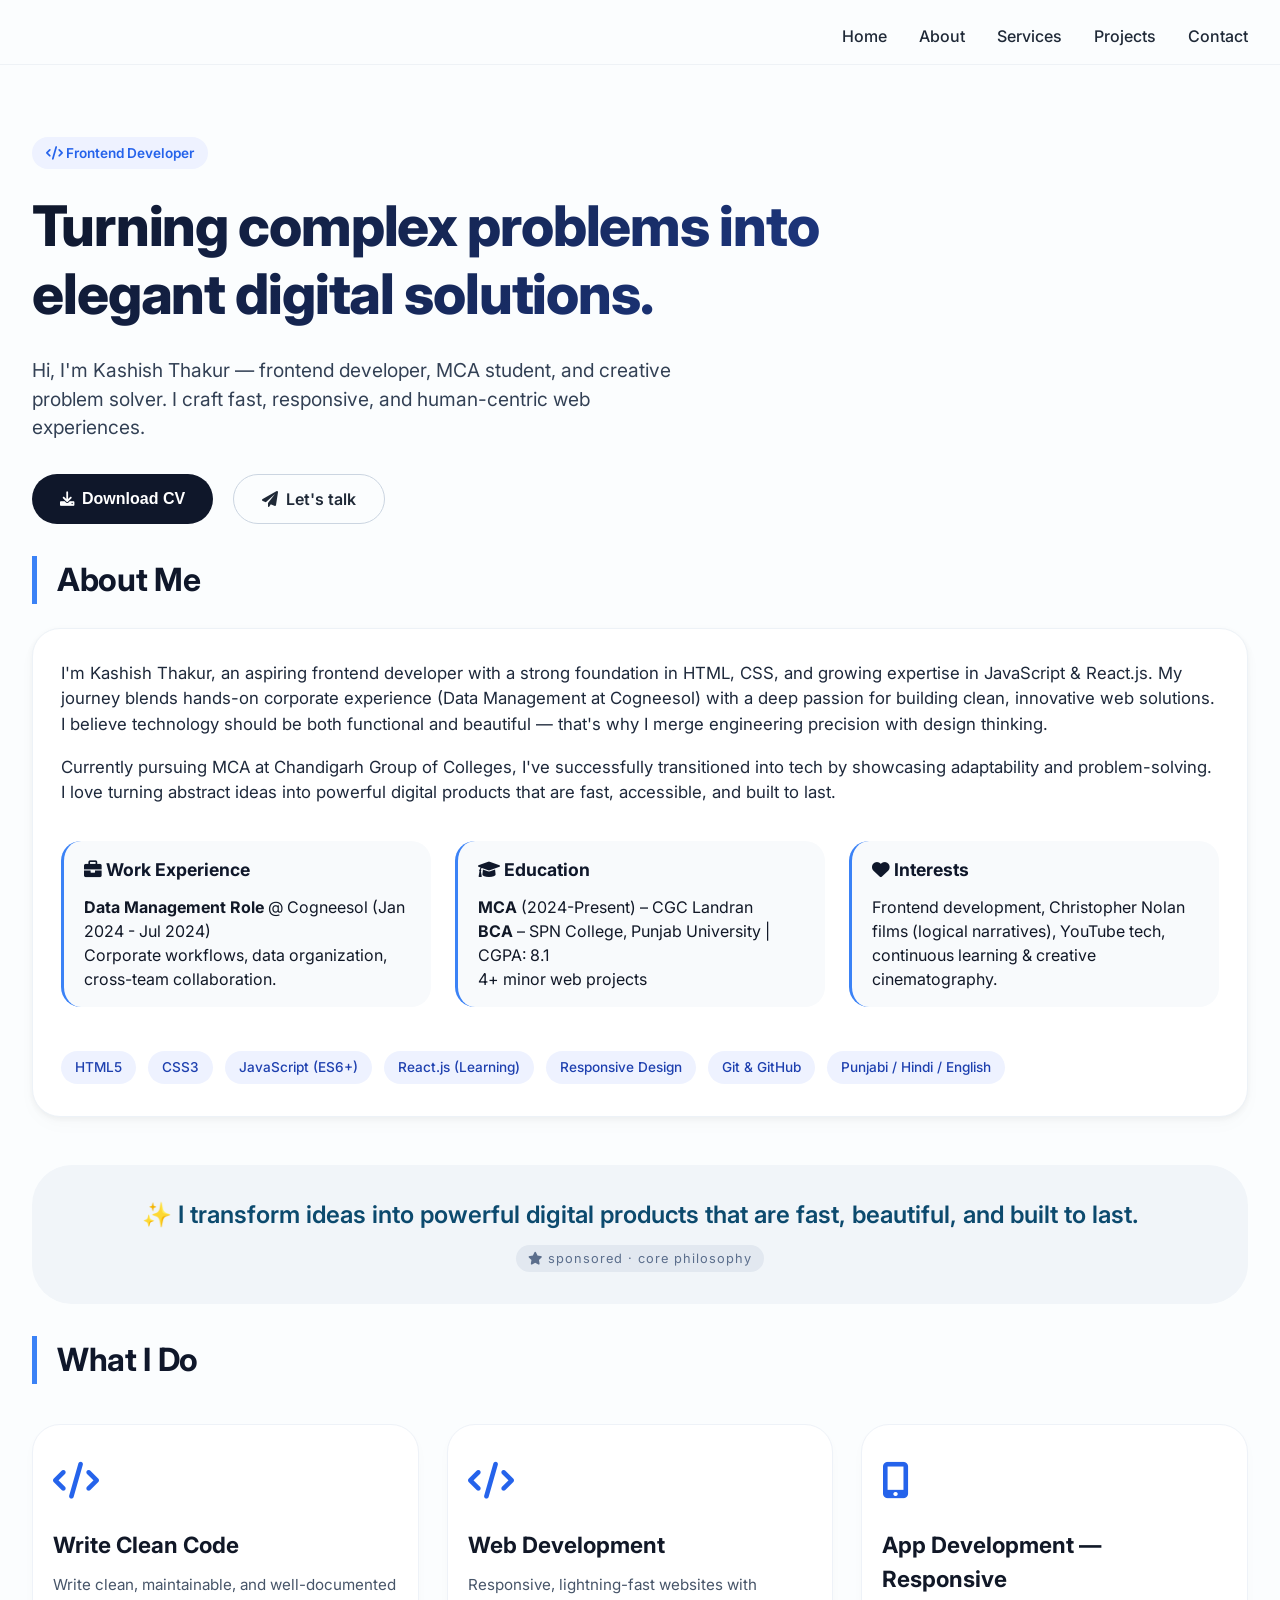
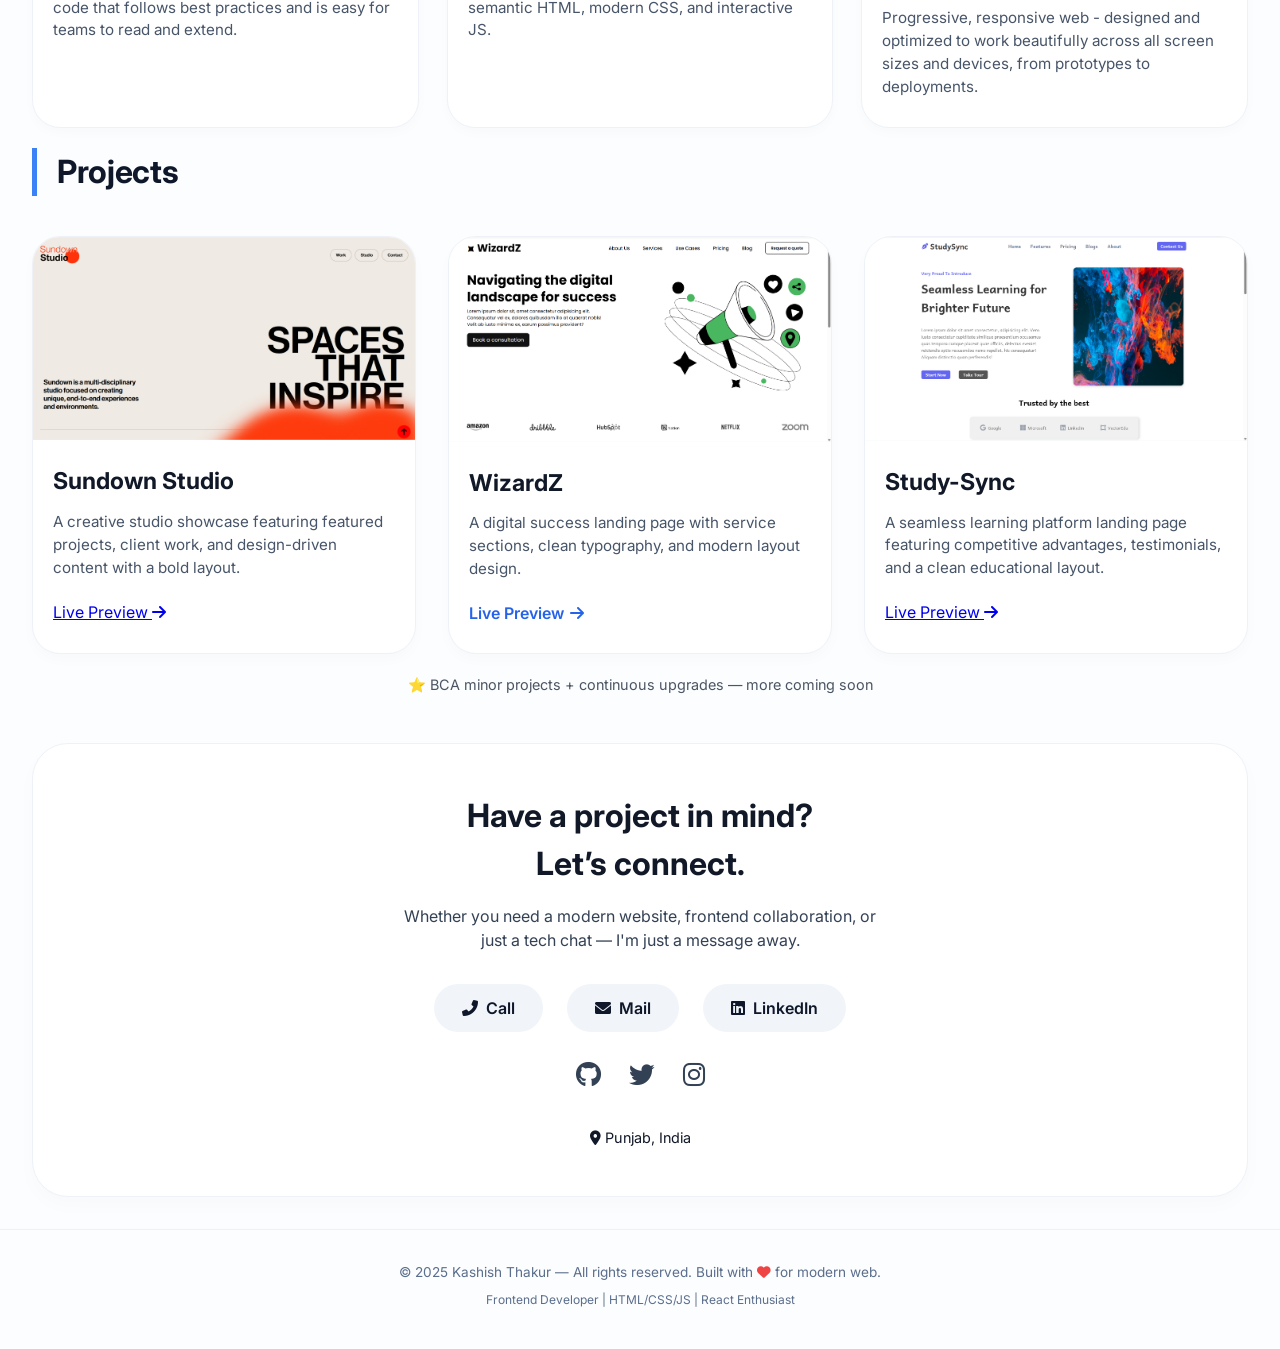
==== Portfolio-2024/index.html @ 1ac14d57 "add" ====
<!DOCTYPE html>
<html lang="en">
  <head>
    <meta charset="UTF-8">
    <meta name="viewport"
      content="width=device-width, initial-scale=1.0, viewport-fit=cover">
    <title>Kashish Thakur | Frontend Developer Portfolio</title>
    <!-- Google Fonts + Font Awesome -->
    <link
      href="https://fonts.googleapis.com/css2?family=Inter:opsz,wght@14..32,300;14..32,400;14..32,500;14..32,600;14..32,700;14..32,800&display=swap"
      rel="stylesheet">
    <link rel="stylesheet"
      href="https://cdnjs.cloudflare.com/ajax/libs/font-awesome/6.0.0-beta3/css/all.min.css">
    <link rel="stylesheet" href="style.css">
  </head>
  <body>

    <nav>
      <div class="container">
        <ul class="nav-links">
          <li><a href="#home">Home</a></li>
          <li><a href="#about">About</a></li>
          <li><a href="#services">Services</a></li>
          <li><a href="#projects">Projects</a></li>
          <li><a href="#contact">Contact</a></li>
        </ul>
      </div>
    </nav>

    <main>
      <!-- Hero Section -->
      <div class="container" id="home">
        <div class="hero">
          <span class="hero-badge"><i class="fas fa-code"></i> Frontend
            Developer</span>
          <h1>Turning complex problems into elegant digital solutions.</h1>
          <p>Hi, I'm Kashish Thakur — frontend developer, MCA student, and
            creative problem solver. I craft fast, responsive, and human-centric
            web experiences.</p>
          <div class="btn-group">
            <button class="btn-primary" id="downloadCvBtn"><i
                class="fas fa-download"></i> Download CV</button>
            <a href="#contact" class="btn-outline"><i
                class="fas fa-paper-plane"></i> Let's talk</a>
          </div>
        </div>
      </div>

      <!-- About Me Section (Detailed from resume) -->
      <div class="container" id="about">
        <h2 class="section-title">About Me</h2>
        <div class="about-grid">
          <div class="about-text">
            <p style="font-size:1.05rem; margin-bottom: 18px;">I'm Kashish
              Thakur, an aspiring frontend developer with a strong foundation in
              HTML, CSS, and growing expertise in JavaScript & React.js. My
              journey blends hands-on corporate experience (Data Management at
              Cogneesol) with a deep passion for building clean, innovative web
              solutions. I believe technology should be both functional and
              beautiful — that's why I merge engineering precision with design
              thinking.</p>
            <p>Currently pursuing MCA at Chandigarh Group of Colleges, I've
              successfully transitioned into tech by showcasing adaptability and
              problem-solving. I love turning abstract ideas into powerful
              digital products that are fast, accessible, and built to last.</p>
          </div>
          <div class="about-highlights">
            <div class="highlight-card">
              <h4><i class="fas fa-briefcase"></i> Work Experience</h4>
              <p><strong>Data Management Role</strong> @ Cogneesol (Jan 2024 -
                Jul 2024)<br>Corporate workflows, data organization, cross-team
                collaboration.</p>
            </div>
            <div class="highlight-card">
              <h4><i class="fas fa-graduation-cap"></i> Education</h4>
              <p><strong>MCA</strong> (2024-Present) – CGC Landran<br>
                <strong>BCA</strong> – SPN College, Punjab University | CGPA:
                8.1<br>4+ minor web projects</p>
            </div>
            <div class="highlight-card">
              <h4><i class="fas fa-heart"></i> Interests</h4>
              <p>Frontend development, Christopher Nolan films (logical
                narratives), YouTube tech, continuous learning & creative
                cinematography.</p>
            </div>
          </div>
          <div class="skill-tags">
            <span class="skill-tag">HTML5</span>
            <span class="skill-tag">CSS3</span>
            <span class="skill-tag">JavaScript (ES6+)</span>
            <span class="skill-tag">React.js (Learning)</span>
            <span class="skill-tag">Responsive Design</span>
            <span class="skill-tag">Git & GitHub</span>
            <span class="skill-tag">Punjabi / Hindi / English</span>
          </div>
        </div>
      </div>

      <!-- Tagline & sponsored (exactly as reference) -->
      <div class="container">
        <div class="quote-block">
          <p>✨ I transform ideas into powerful digital products that are fast,
            beautiful, and built to last.</p>
          <span class="sponsored"><i class="fas fa-star"></i> sponsored · core
            philosophy</span>
        </div>
      </div>

      <!-- Services Section -->
      <div class="container" id="services">
        <h2 class="section-title">What I Do</h2>
        <div class="services-grid">
          <div class="service-card">
            <div class="service-icon"><i class="fas fa-code"></i></div>
            <h3>Write Clean Code</h3>
            <p>Write clean, maintainable, and well-documented code that follows
              best practices and is easy for teams to read and extend.</p>
          </div>
          <div class="service-card">
            <div class="service-icon"><i class="fas fa-code"></i></div>
            <h3>Web Development</h3>
            <p>Responsive, lightning-fast websites with semantic HTML, modern
              CSS, and interactive JS.</p>
          </div>
          <div class="service-card">
            <div class="service-icon"><i class="fas fa-mobile-alt"></i></div>
            <h3>App Development — Responsive</h3>
            <p>Progressive, responsive web - designed and
              optimized to work beautifully across all screen sizes and devices,
              from prototypes to deployments.</p>
          </div>
        </div>
      </div>

      <div class="container" id="projects">
        <h2 class="section-title">Projects</h2>
        <div class="projects-grid">
          <!-- Wedding Website Project -->
          <div class="project-card">
            <div class="project-img">
              <img src="img/ss.png" alt="">
            </div>
            <div class="project-info">
              <h3>Sundown Studio</h3>
              <p>A creative studio showcase featuring featured projects, client
                work, and design-driven content with a bold layout.</p>
              <a href="https://kashish-008.github.io/Practise-projects/Sundown-Studio/">Live Preview <i
                  class="fas fa-arrow-right"></i></a>
            </div>
          </div>
          <!-- Pizza Website Project -->
          <div class="project-card">
            <div class="project-img">
              <img src="img/w.png" alt="">
            </div>
            <div class="project-info">
              <h3>WizardZ</h3>
              <p>A digital success landing page with service sections, clean
                typography, and modern layout design.</p>
              <a href="#" class="project-link">Live Preview <i
                  class="fas fa-arrow-right"></i></a>
            </div>
          </div>
          <!-- Book Website Project -->
          <div class="project-card">
            <div class="project-img">
              <img src="img/study.png" alt="">
            </div>
            <div class="project-info">
              <h3>Study-Sync</h3>
              <p>A seamless learning platform landing page
                featuring competitive advantages,
                testimonials, and a clean educational
                layout.</p>
              <a href="https://kashish-008.github.io/Practise-projects/StudySync/">Live Preview <i
                  class="fas fa-arrow-right"></i></a>
            </div>
          </div>
        </div>
        <p
          style="text-align:center; margin-top: 12px; font-size:0.9rem; color:#4b5563;">⭐
          BCA minor projects + continuous upgrades — more coming soon</p>
      </div>

      <!-- Contact Section: "Have a project in mind or just want to say hello? Let’s connect." -->
      <div class="container" id="contact">
        <div class="contact-section">
          <h2>Have a project in mind? <br> Let’s connect.</h2>
          <p
            style="max-width: 500px; margin: 12px auto; color: #334155;">Whether
            you need a modern website, frontend collaboration, or just a tech
            chat — I'm just a message away.</p>
          <div class="contact-buttons">
            <a href="tel:+919781149520"><i class="fas fa-phone-alt"></i>
              Call</a>
            <a href="mailto:abhimanhas@2132gmail.com"><i
                class="fas fa-envelope"></i> Mail</a>
            <a href="https://www.linkedin.com/in/kashish54" target="_blank"><i
                class="fab fa-linkedin"></i> LinkedIn</a>
          </div>
          <div class="social-links">
            <a href="https://github.com/" target="_blank"><i
                class="fab fa-github"></i></a>
            <a href="#" target="_blank"><i class="fab fa-twitter"></i></a>
            <a href="#" target="_blank"><i class="fab fa-instagram"></i></a>
          </div>
          <p style="margin-top: 32px; font-size: 0.9rem;"><i
              class="fas fa-map-marker-alt"></i> Punjab, India</p>
        </div>
      </div>
    </main>

    <footer>
      <div class="container">
        <p>© 2025 Kashish Thakur — All rights reserved. Built with <i
            class="fas fa-heart" style="color:#ef4444;"></i> for modern web.</p>
        <p style="margin-top: 8px; font-size: 0.75rem;">Frontend Developer |
          HTML/CSS/JS | React Enthusiast</p>
      </div>
    </footer>

    <!-- Basic JS moved to script.js -->
    <script src="script.js"></script>
  </body>
</html>
---- Portfolio-2024/style.css ----
* {
  margin: 0;
  padding: 0;
  box-sizing: border-box;
}

body {
  font-family: "Inter", sans-serif;
  background-color: #fbfdfe;
  color: #111827;
  line-height: 1.5;
  scroll-behavior: smooth;
}

.container {
  max-width: 1280px;
  margin: 0 auto;
  padding: 0 32px;
}

/* navigation */
nav {
  padding: 24px 0 16px;
  border-bottom: 1px solid #eef2f6;
  margin-bottom: 32px;
}
.nav-links {
  display: flex;
  gap: 32px;
  justify-content: flex-end;
  flex-wrap: wrap;
  list-style: none;
}
.nav-links a {
  text-decoration: none;
  font-weight: 500;
  color: #1f2937;
  transition: color 0.2s;
  font-size: 1rem;
}
.nav-links a:hover {
  color: #3b82f6;
}
@media (max-width: 700px) {
  .nav-links {
    justify-content: center;
    gap: 24px;
  }
  .container {
    padding: 0 24px;
  }
}

/* hero section */
.hero {
  padding: 40px 0 32px;
}
.hero-badge {
  display: inline-block;
  background: #eef2ff;
  color: #2563eb;
  font-size: 0.85rem;
  font-weight: 600;
  padding: 6px 14px;
  border-radius: 40px;
  margin-bottom: 24px;
}
.hero h1 {
  font-size: 3.5rem;
  font-weight: 800;
  line-height: 1.2;
  letter-spacing: -0.02em;
  background: linear-gradient(135deg, #0f172a 0%, #1e3a8a 100%);
  background-clip: text;
  -webkit-background-clip: text;
  color: transparent;
  margin-bottom: 28px;
  max-width: 850px;
}
.hero p {
  font-size: 1.2rem;
  color: #334155;
  max-width: 650px;
  margin-bottom: 32px;
}
.btn-group {
  display: flex;
  gap: 20px;
  flex-wrap: wrap;
}
.btn-primary {
  background: #0f172a;
  color: white;
  border: none;
  padding: 12px 28px;
  border-radius: 40px;
  font-weight: 600;
  font-size: 1rem;
  cursor: pointer;
  transition: all 0.25s;
  display: inline-flex;
  align-items: center;
  gap: 8px;
  text-decoration: none;
}
.btn-primary i {
  font-size: 0.9rem;
}
.btn-primary:hover {
  background: #1e293b;
  transform: translateY(-2px);
  box-shadow: 0 10px 20px -5px rgba(0, 0, 0, 0.1);
}
.btn-outline {
  background: transparent;
  border: 1.5px solid #cbd5e1;
  color: #1f2937;
  padding: 12px 28px;
  border-radius: 40px;
  font-weight: 600;
  text-decoration: none;
  transition: 0.2s;
  display: inline-flex;
  align-items: center;
  gap: 8px;
}
.btn-outline:hover {
  border-color: #3b82f6;
  color: #3b82f6;
  transform: translateY(-2px);
}

/* section titles */
.section-title {
  font-size: 2rem;
  font-weight: 700;
  letter-spacing: -0.01em;
  margin-bottom: 24px;
  color: #0f172a;
  border-left: 5px solid #3b82f6;
  padding-left: 20px;
}
.about-grid {
  display: flex;
  flex-direction: column;
  gap: 28px;
  background: #ffffff;
  border-radius: 28px;
  padding: 32px 28px;
  box-shadow:
    0 8px 20px rgba(0, 0, 0, 0.02),
    0 2px 6px rgba(0, 0, 0, 0.05);
  border: 1px solid #edf2f7;
}
.about-text {
  font-size: 1.05rem;
  color: #1e293b;
}
.about-highlights {
  display: flex;
  flex-wrap: wrap;
  gap: 24px;
  margin-top: 8px;
}
.highlight-card {
  background: #f8fafc;
  border-radius: 20px;
  padding: 16px 20px;
  flex: 1 1 200px;
  border-left: 3px solid #3b82f6;
}
.highlight-card h4 {
  font-weight: 700;
  margin-bottom: 12px;
  font-size: 1.1rem;
  color: #0f172a;
}
.skill-tags {
  display: flex;
  flex-wrap: wrap;
  gap: 12px;
  margin-top: 16px;
}
.skill-tag {
  background: #eef2ff;
  padding: 6px 14px;
  border-radius: 40px;
  font-size: 0.85rem;
  font-weight: 500;
  color: #1e40af;
}
.quote-block {
  background: #f1f5f9;
  margin: 48px 0 32px;
  padding: 32px 28px;
  border-radius: 40px;
  text-align: center;
}
.quote-block p {
  font-size: 1.5rem;
  font-weight: 600;
  color: #0c4a6e;
  margin-bottom: 12px;
}
.sponsored {
  font-size: 0.8rem;
  letter-spacing: 1px;
  color: #5b6e8c;
  display: inline-block;
  background: #e2e8f0;
  padding: 4px 12px;
  border-radius: 40px;
}

/* services grid */
.services-grid {
  display: grid;
  grid-template-columns: repeat(auto-fit, minmax(240px, 1fr));
  gap: 28px;
  margin: 40px 0 20px;
}
.service-card {
  background: white;
  border-radius: 28px;
  padding: 28px 20px;
  transition: all 0.25s;
  border: 1px solid #eef2f8;
  box-shadow: 0 5px 12px rgba(0, 0, 0, 0.02);
}
.service-card:hover {
  transform: translateY(-6px);
  border-color: #cbdff2;
  box-shadow: 0 20px 30px -12px rgba(0, 0, 0, 0.08);
}
.service-icon {
  font-size: 2.3rem;
  margin-bottom: 20px;
  color: #2563eb;
}
.service-card h3 {
  font-size: 1.4rem;
  font-weight: 700;
  margin-bottom: 12px;
}
.service-card p {
  color: #475569;
  font-size: 0.95rem;
}

/* projects */
.projects-grid {
  display: grid;
  grid-template-columns: repeat(auto-fit, minmax(280px, 1fr));
  gap: 32px;
  margin: 40px 0 20px;
}
.project-card {
  background: white;
  border-radius: 28px;
  overflow: hidden;
  transition: all 0.25s;
  border: 1px solid #eef2f8;
  box-shadow: 0 6px 14px rgba(0, 0, 0, 0.02);
}
.project-card:hover {
  transform: translateY(-5px);
  border-color: #b9d0f0;
}
.project-img img{
  display: block;
  width: 100%;
}
.project-info {
  padding: 24px 20px 28px;
}
.project-info h3 {
  font-size: 1.45rem;
  font-weight: 700;
  margin-bottom: 12px;
}
.project-info p {
  color: #475569;
  margin-bottom: 20px;
  font-size: 0.95rem;
}
.project-link {
  font-weight: 600;
  color: #2563eb;
  text-decoration: none;
  display: inline-flex;
  align-items: center;
  gap: 6px;
}

/* contact */
.contact-section {
  background: #ffffff;
  border-radius: 36px;
  padding: 48px 32px;
  margin: 48px 0 32px;
  text-align: center;
  border: 1px solid #eef2f8;
  box-shadow: 0 8px 20px rgba(0, 0, 0, 0.02);
}
.contact-section h2 {
  font-size: 2rem;
  margin-bottom: 16px;
}
.contact-buttons {
  display: flex;
  justify-content: center;
  gap: 24px;
  flex-wrap: wrap;
  margin: 32px 0 16px;
}
.contact-buttons a {
  background: #f1f5f9;
  padding: 12px 28px;
  border-radius: 60px;
  text-decoration: none;
  font-weight: 600;
  color: #0f172a;
  transition: 0.2s;
  display: inline-flex;
  align-items: center;
  gap: 8px;
}
.contact-buttons a:hover {
  background: #e2e8f0;
  transform: scale(1.02);
  color: #1e40af;
}
.social-links {
  display: flex;
  justify-content: center;
  gap: 28px;
  margin-top: 24px;
}
.social-links a {
  color: #334155;
  font-size: 1.6rem;
  transition: 0.2s;
}
.social-links a:hover {
  color: #2563eb;
}
footer {
  text-align: center;
  padding: 32px 0 40px;
  border-top: 1px solid #eef2f6;
  margin-top: 20px;
  color: #5b6e8c;
  font-size: 0.85rem;
}
hr {
  margin: 20px 0;
  border: none;
  border-top: 1px solid #eef2f6;
}
@media (max-width: 700px) {
  .hero h1 {
    font-size: 2.4rem;
  }
  .section-title {
    font-size: 1.7rem;
  }
  .quote-block p {
    font-size: 1.2rem;
  }
}
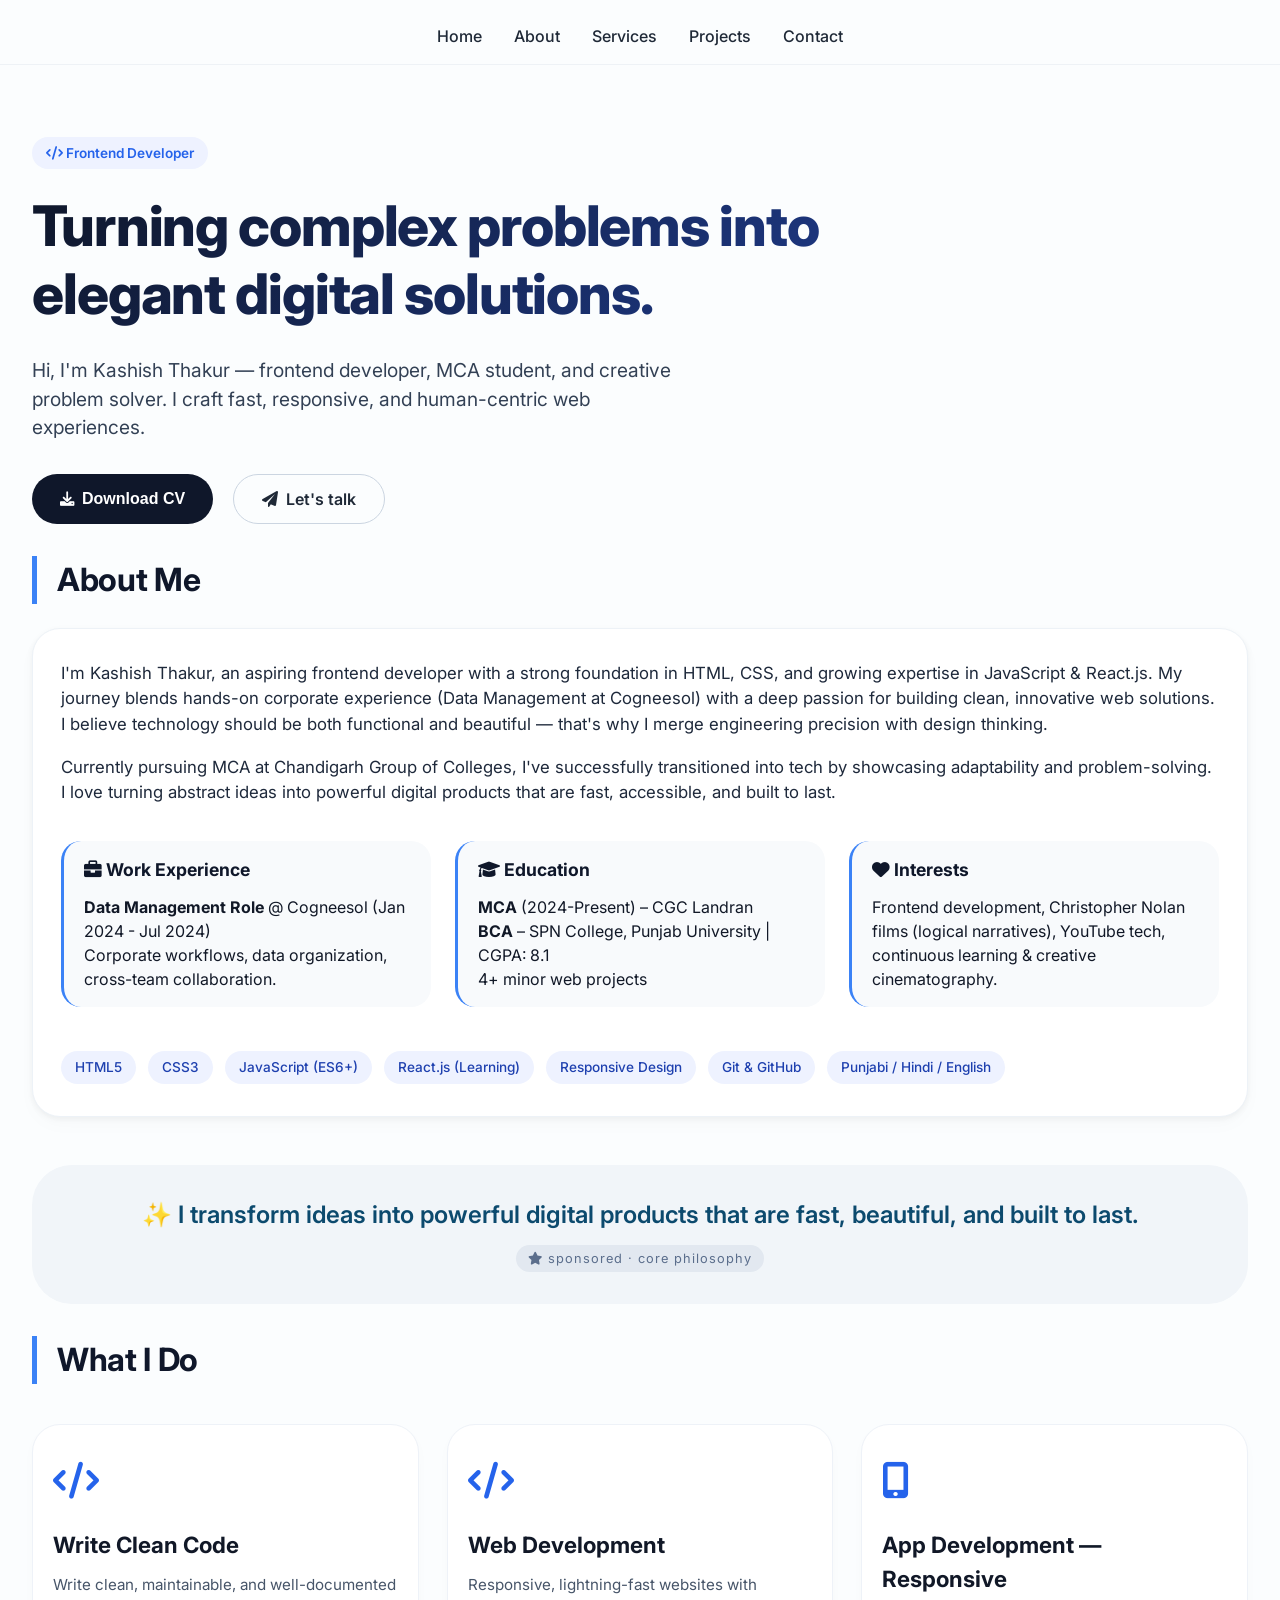
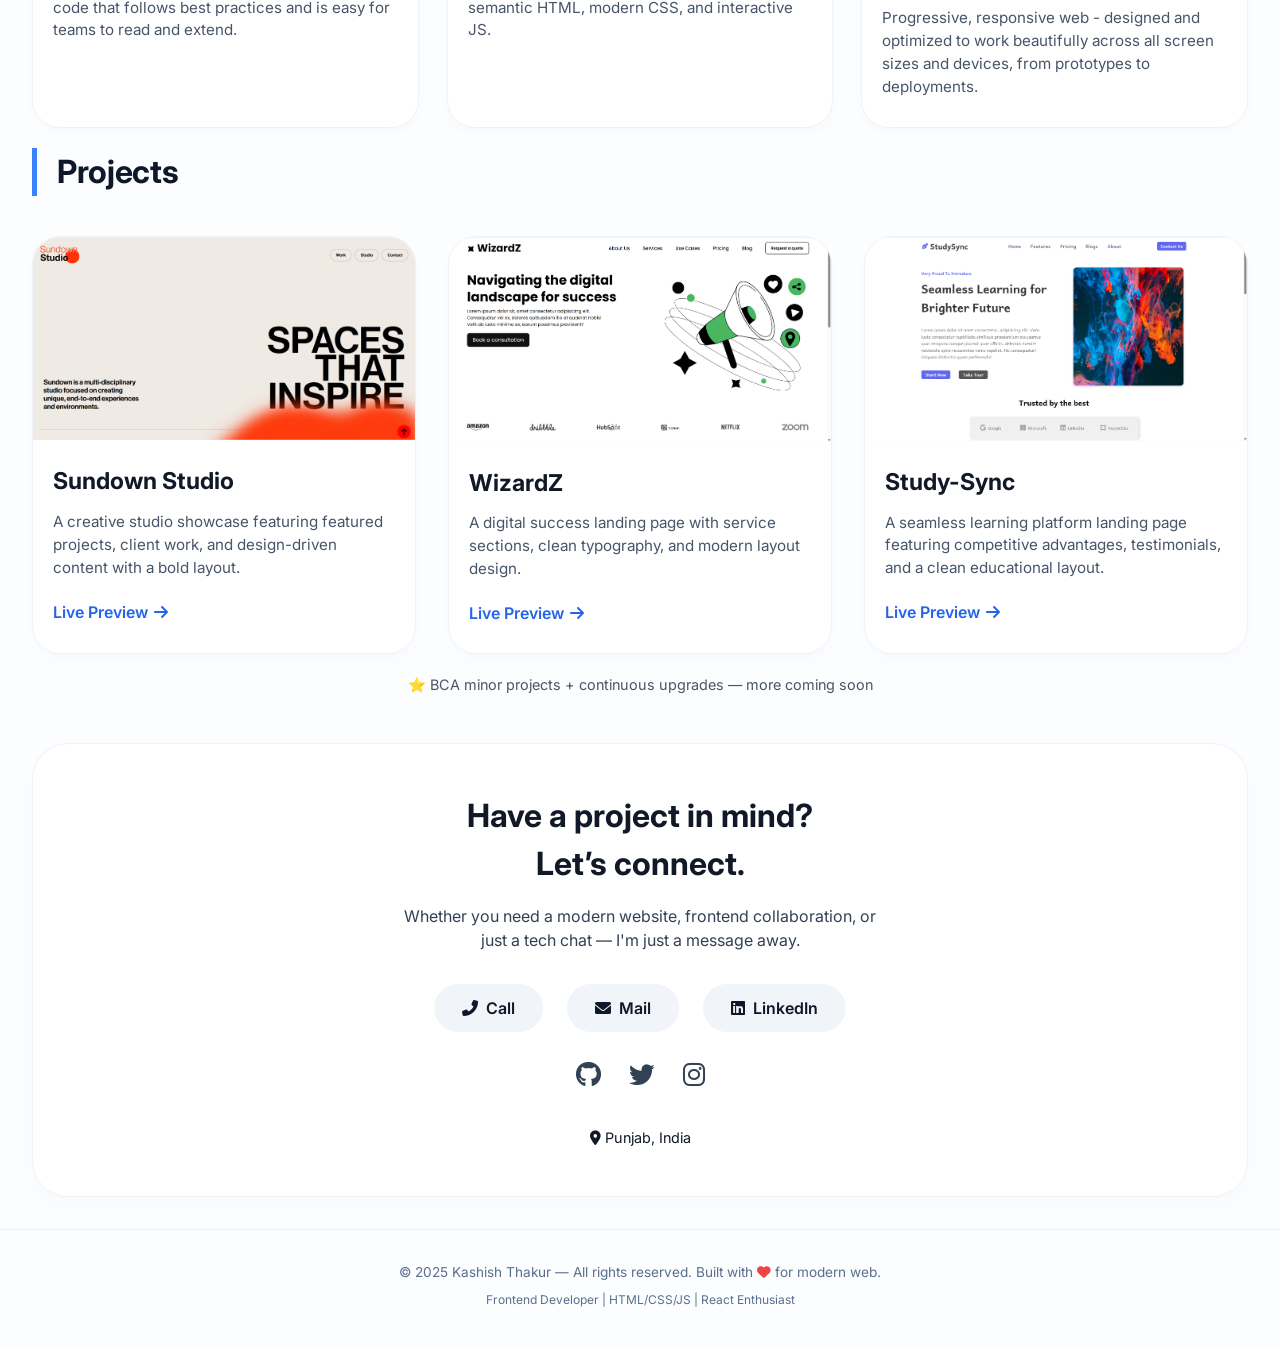
==== commit 4d4ac0d2: "add class="project-link"" ====
--- a/Portfolio-2024/index.html
+++ b/Portfolio-2024/index.html
@@ -144,7 +144,7 @@
               <h3>Sundown Studio</h3>
               <p>A creative studio showcase featuring featured projects, client
                 work, and design-driven content with a bold layout.</p>
-              <a href="https://kashish-008.github.io/Practise-projects/Sundown-Studio/">Live Preview <i
+              <a class="project-link" href="https://kashish-008.github.io/Practise-projects/Sundown-Studio/">Live Preview <i
                   class="fas fa-arrow-right"></i></a>
             </div>
           </div>
@@ -172,7 +172,7 @@
                 featuring competitive advantages,
                 testimonials, and a clean educational
                 layout.</p>
-              <a href="https://kashish-008.github.io/Practise-projects/StudySync/">Live Preview <i
+              <a class="project-link" href="https://kashish-008.github.io/Practise-projects/StudySync/">Live Preview <i
                   class="fas fa-arrow-right"></i></a>
             </div>
           </div>
--- a/Portfolio-2024/style.css
+++ b/Portfolio-2024/style.css
@@ -27,7 +27,7 @@
 .nav-links {
   display: flex;
   gap: 32px;
-  justify-content: flex-end;
+  justify-content: center;
   flex-wrap: wrap;
   list-style: none;
 }
